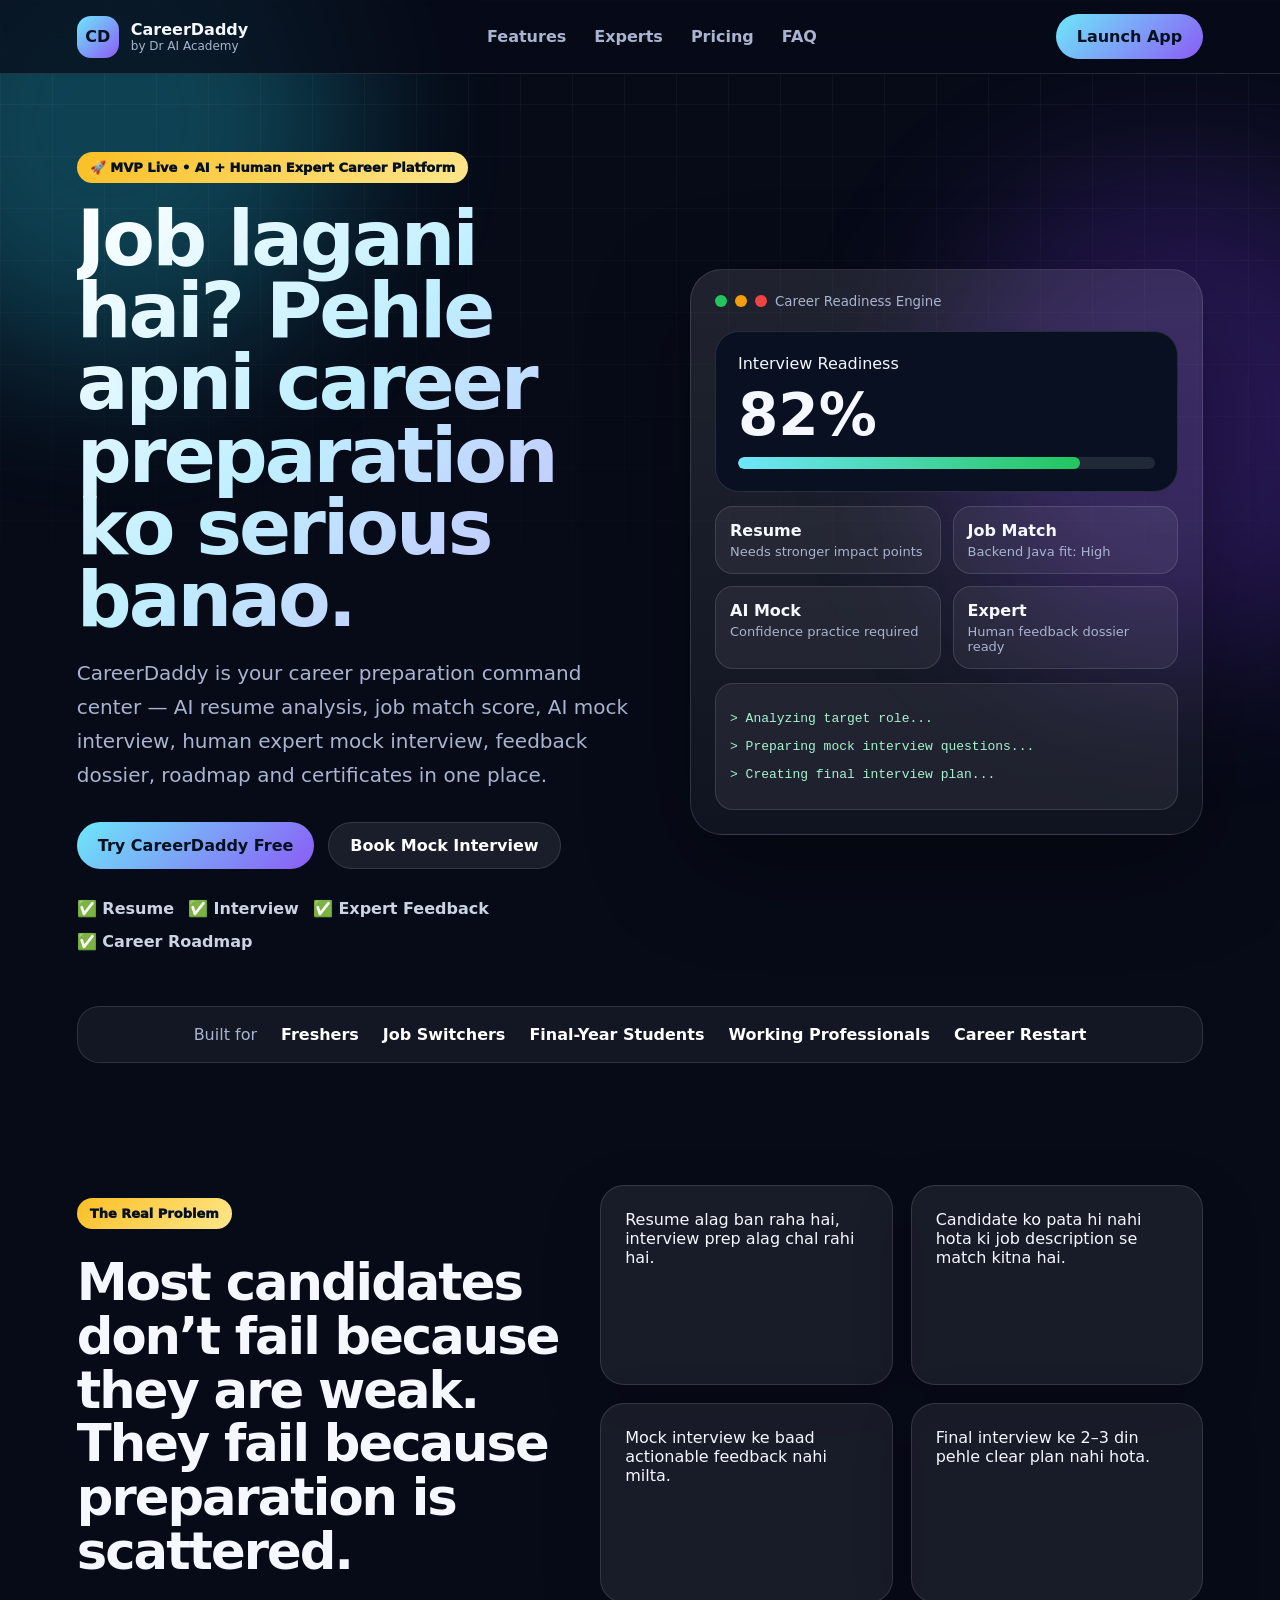
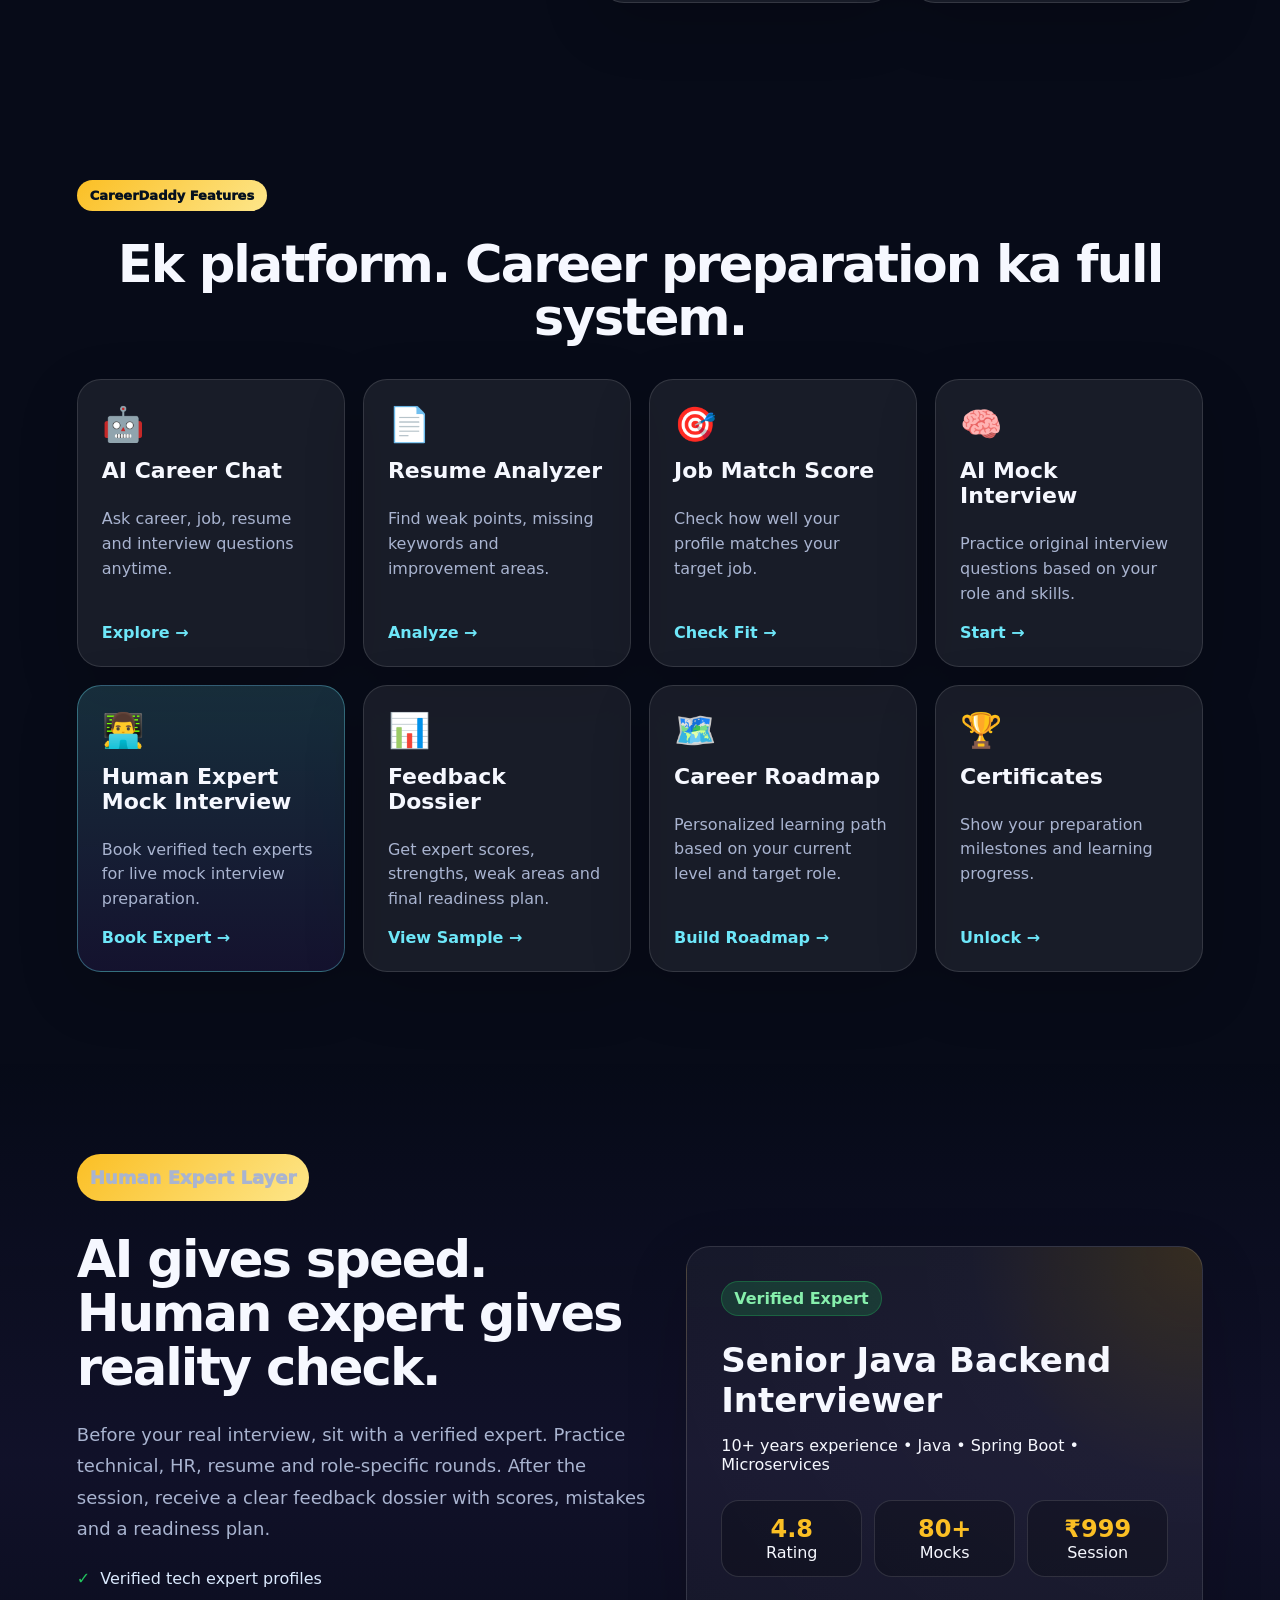
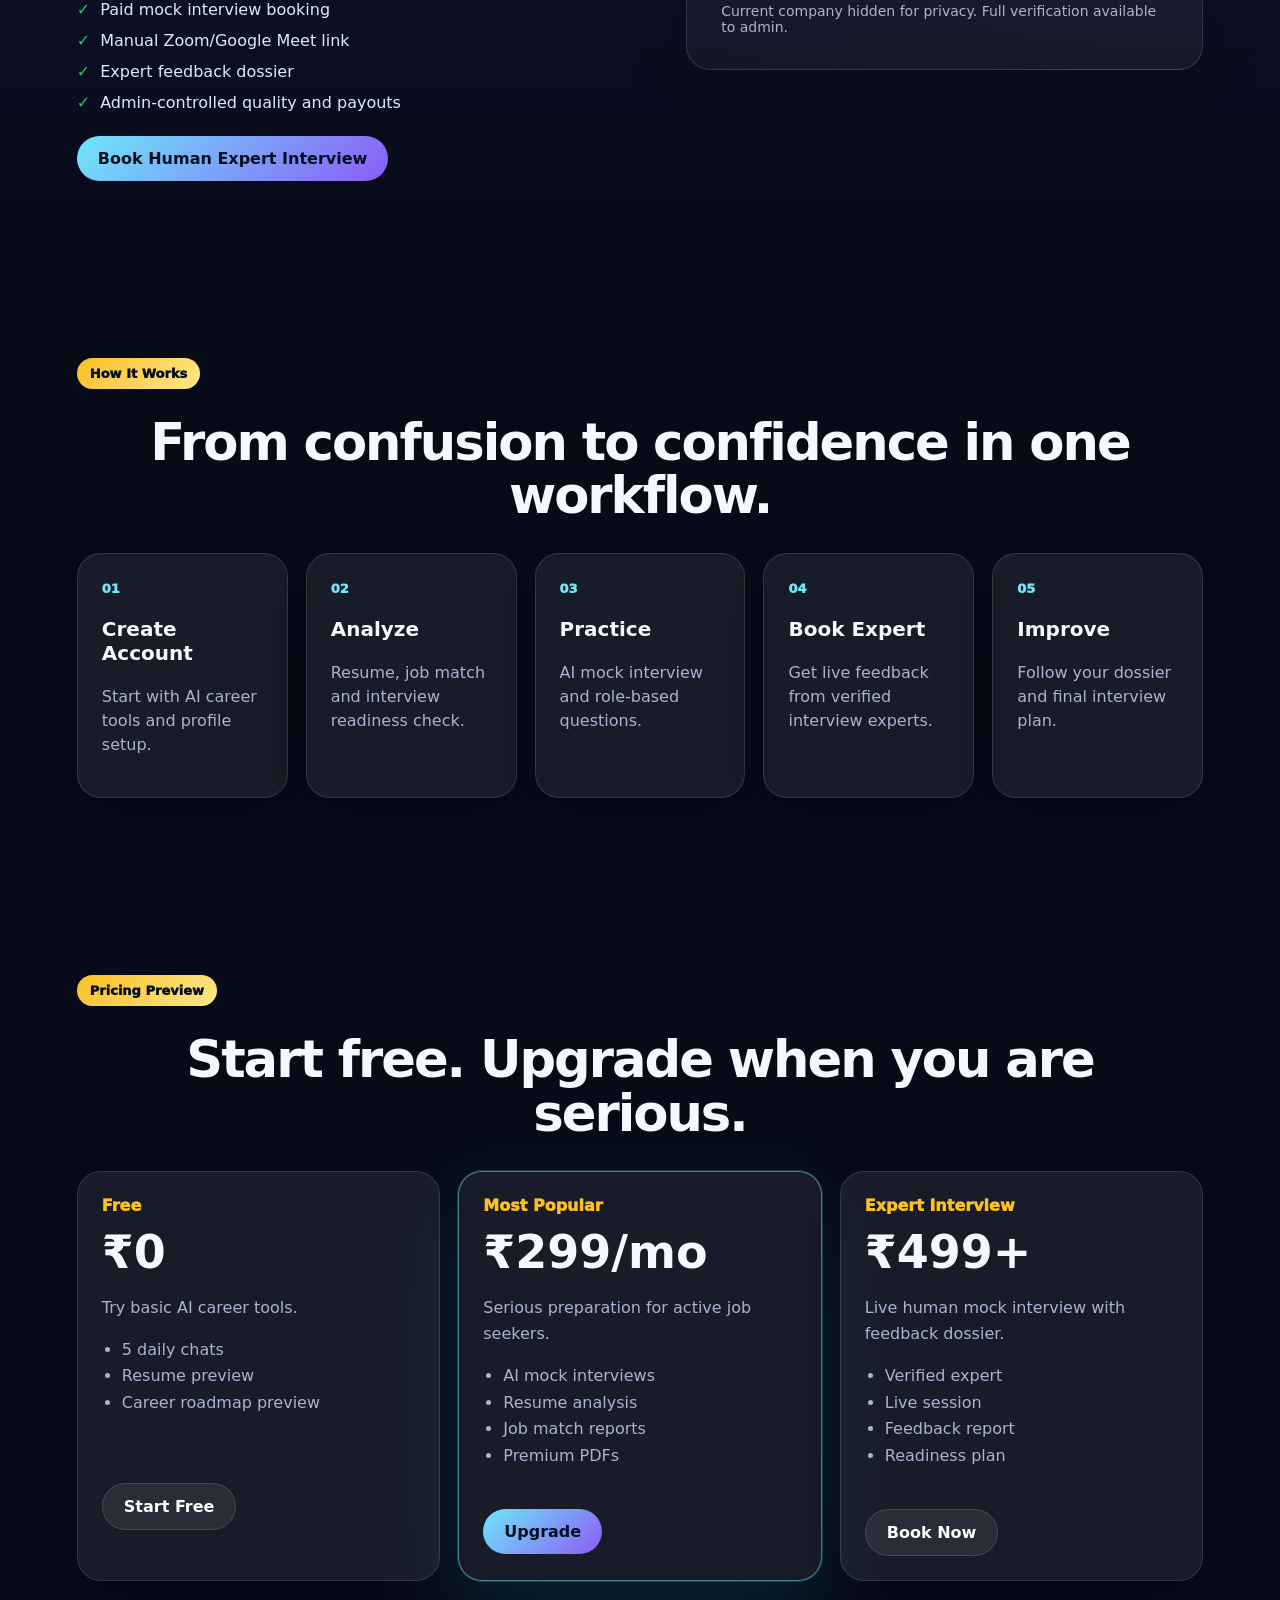
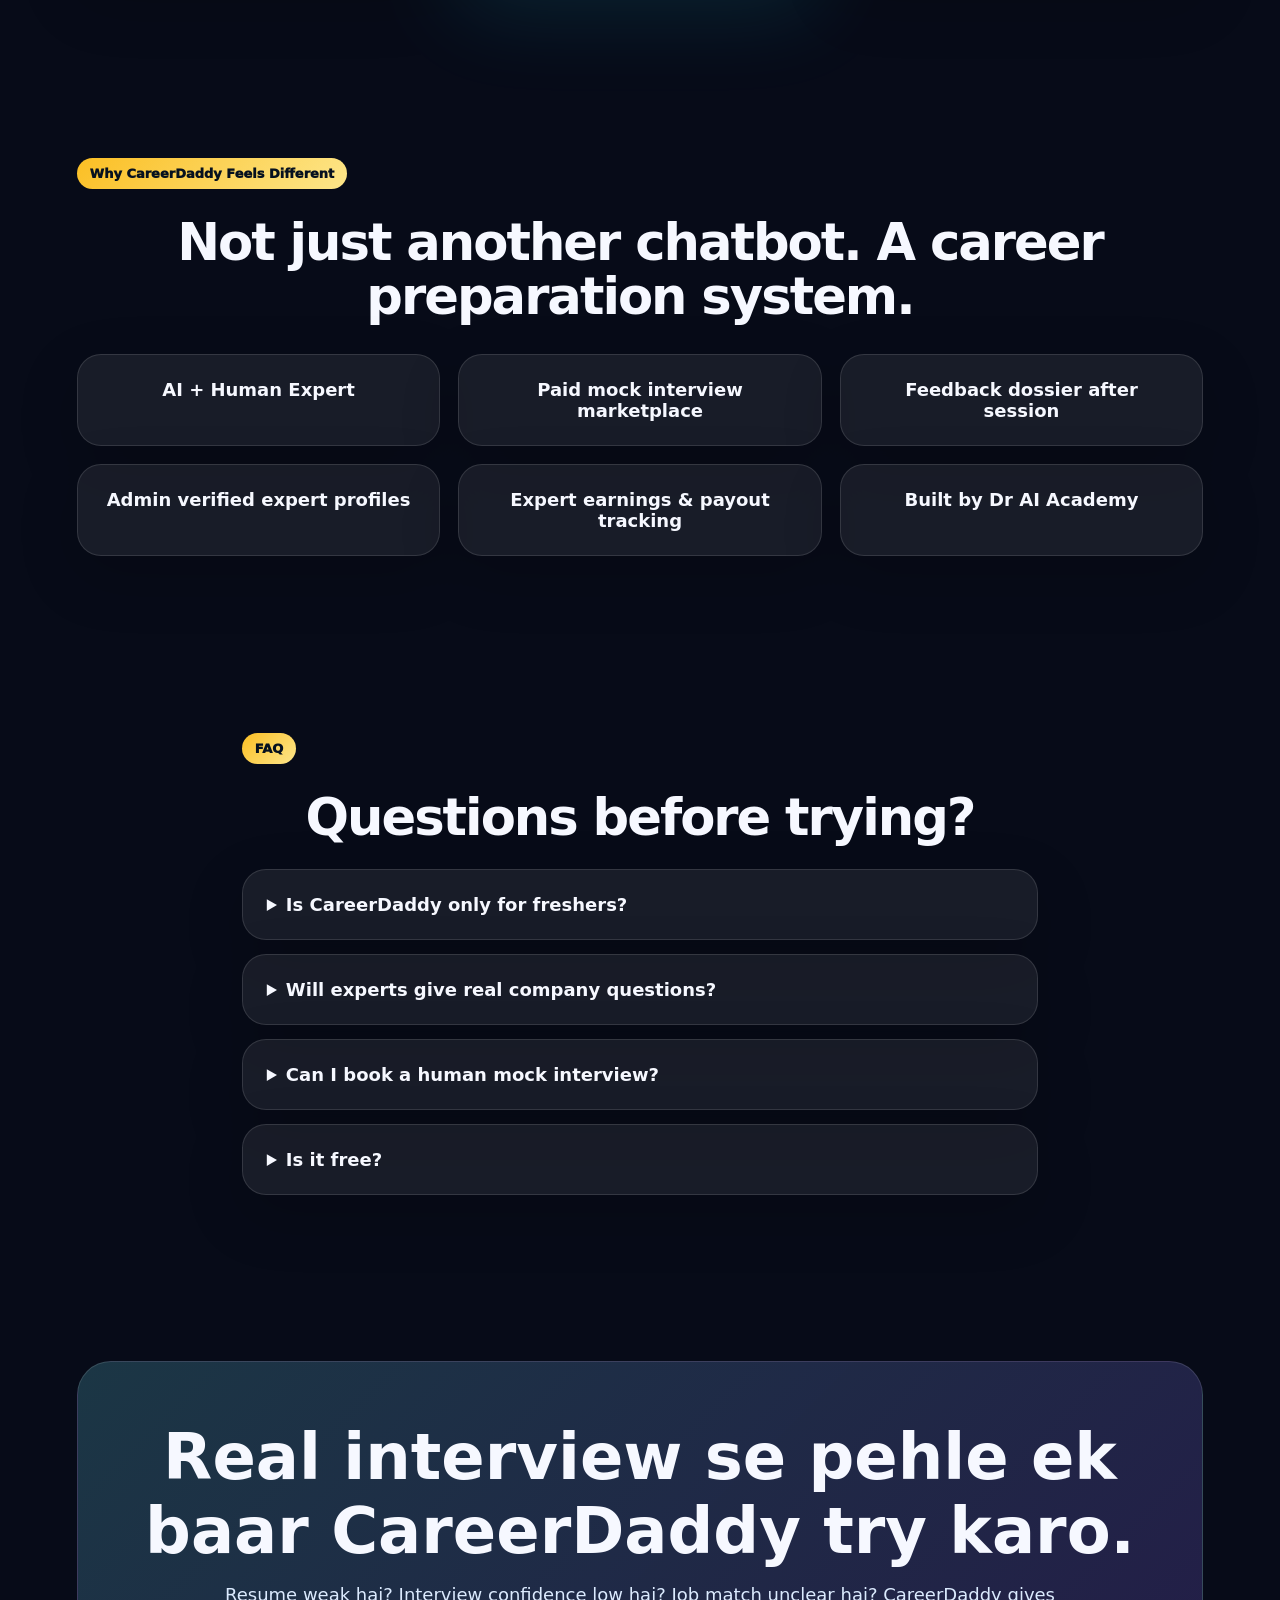
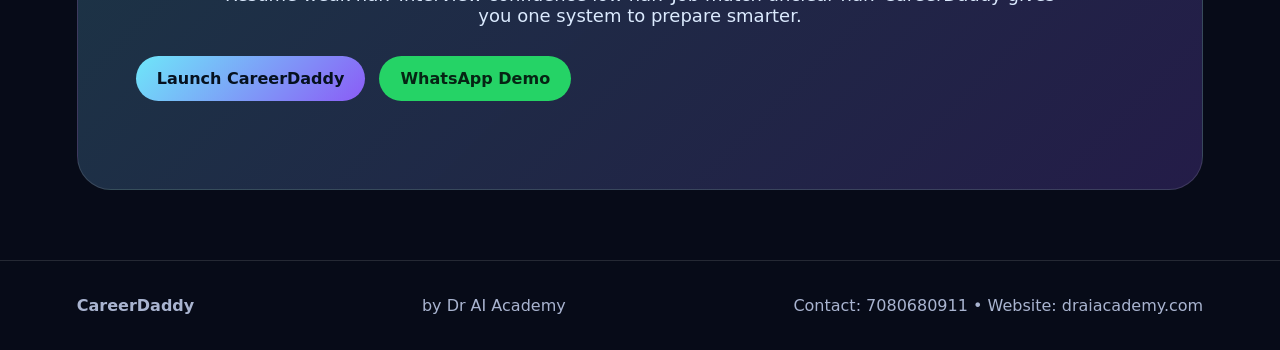
==== careerdaddy/index.html @ 8dbac581 "Add files via upload" ====
<!DOCTYPE html>
<html lang="en">
<head>
  <meta charset="UTF-8" />
  <meta name="viewport" content="width=device-width, initial-scale=1.0" />
  <title>CareerDaddy — AI + Human Expert Career Preparation Platform</title>
  <meta name="description" content="CareerDaddy helps job seekers prepare with AI resume analysis, job matching, AI mock interviews, human expert mock interviews, feedback dossier, career roadmap and certificates." />
  <meta property="og:title" content="CareerDaddy — Your Career Preparation Command Center" />
  <meta property="og:description" content="AI tools + human experts to help you prepare better before your next job interview." />
  <meta property="og:type" content="website" />
  <meta name="theme-color" content="#0B1020" />
  <link rel="stylesheet" href="style.css" />
</head>
<body>
  <div class="bg-orb orb-1"></div>
  <div class="bg-orb orb-2"></div>
  <div class="bg-grid"></div>

  <header class="nav">
    <a href="#" class="brand">
      <span class="brand-mark">CD</span>
      <span><strong>CareerDaddy</strong><small>by Dr AI Academy</small></span>
    </a>
    <nav class="nav-links">
      <a href="#features">Features</a>
      <a href="#expert">Experts</a>
      <a href="#pricing">Pricing</a>
      <a href="#faq">FAQ</a>
    </nav>
    <a class="nav-cta" target="_blank" href="https://careerdaddy.draiacademy.com">Launch App</a>
  </header>

  <main>
    <section class="hero">
      <div class="hero-copy">
        <div class="pill">🚀 MVP Live • AI + Human Expert Career Platform</div>
        <h1>Job lagani hai? Pehle apni career preparation ko serious banao.</h1>
        <p class="hero-sub">
          CareerDaddy is your career preparation command center — AI resume analysis, job match score,
          AI mock interview, human expert mock interview, feedback dossier, roadmap and certificates in one place.
        </p>
        <div class="hero-actions">
          <a class="btn primary" target="_blank" href="https://careerdaddy.draiacademy.com">Try CareerDaddy Free</a>
          <a class="btn secondary" target="_blank" href="https://careerdaddy.draiacademy.com/mock-interview">Book Mock Interview</a>
        </div>
        <div class="trust-row">
          <span>✅ Resume</span><span>✅ Interview</span><span>✅ Expert Feedback</span><span>✅ Career Roadmap</span>
        </div>
      </div>

      <div class="hero-panel">
        <div class="panel-top">
          <span class="dot green"></span><span class="dot yellow"></span><span class="dot red"></span>
          <small>Career Readiness Engine</small>
        </div>
        <div class="score-card">
          <span>Interview Readiness</span>
          <strong>82%</strong>
          <div class="bar"><i style="width:82%"></i></div>
        </div>
        <div class="mini-grid">
          <div><b>Resume</b><span>Needs stronger impact points</span></div>
          <div><b>Job Match</b><span>Backend Java fit: High</span></div>
          <div><b>AI Mock</b><span>Confidence practice required</span></div>
          <div><b>Expert</b><span>Human feedback dossier ready</span></div>
        </div>
        <div class="terminal">
          <p>&gt; Analyzing target role...</p>
          <p>&gt; Preparing mock interview questions...</p>
          <p>&gt; Creating final interview plan...</p>
        </div>
      </div>
    </section>

    <section class="logos">
      <span>Built for</span>
      <b>Freshers</b><b>Job Switchers</b><b>Final-Year Students</b><b>Working Professionals</b><b>Career Restart</b>
    </section>

    <section class="section problem">
      <div>
        <p class="eyebrow">The Real Problem</p>
        <h2>Most candidates don’t fail because they are weak. They fail because preparation is scattered.</h2>
      </div>
      <div class="problem-cards">
        <article>Resume alag ban raha hai, interview prep alag chal rahi hai.</article>
        <article>Candidate ko pata hi nahi hota ki job description se match kitna hai.</article>
        <article>Mock interview ke baad actionable feedback nahi milta.</article>
        <article>Final interview ke 2–3 din pehle clear plan nahi hota.</article>
      </div>
    </section>

    <section id="features" class="section">
      <p class="eyebrow center">CareerDaddy Features</p>
      <h2 class="center">Ek platform. Career preparation ka full system.</h2>
      <div class="features">
        <a class="feature" target="_blank" href="https://careerdaddy.draiacademy.com"><span>🤖</span><h3>AI Career Chat</h3><p>Ask career, job, resume and interview questions anytime.</p><b>Explore →</b></a>
        <a class="feature" target="_blank" href="https://careerdaddy.draiacademy.com"><span>📄</span><h3>Resume Analyzer</h3><p>Find weak points, missing keywords and improvement areas.</p><b>Analyze →</b></a>
        <a class="feature" target="_blank" href="https://careerdaddy.draiacademy.com"><span>🎯</span><h3>Job Match Score</h3><p>Check how well your profile matches your target job.</p><b>Check Fit →</b></a>
        <a class="feature" target="_blank" href="https://careerdaddy.draiacademy.com"><span>🧠</span><h3>AI Mock Interview</h3><p>Practice original interview questions based on your role and skills.</p><b>Start →</b></a>
        <a class="feature hot" target="_blank" href="https://careerdaddy.draiacademy.com/mock-interview"><span>👨‍💻</span><h3>Human Expert Mock Interview</h3><p>Book verified tech experts for live mock interview preparation.</p><b>Book Expert →</b></a>
        <a class="feature" target="_blank" href="https://careerdaddy.draiacademy.com"><span>📊</span><h3>Feedback Dossier</h3><p>Get expert scores, strengths, weak areas and final readiness plan.</p><b>View Sample →</b></a>
        <a class="feature" target="_blank" href="https://careerdaddy.draiacademy.com"><span>🗺️</span><h3>Career Roadmap</h3><p>Personalized learning path based on your current level and target role.</p><b>Build Roadmap →</b></a>
        <a class="feature" target="_blank" href="https://careerdaddy.draiacademy.com"><span>🏆</span><h3>Certificates</h3><p>Show your preparation milestones and learning progress.</p><b>Unlock →</b></a>
      </div>
    </section>

    <section id="expert" class="section expert-section">
      <div class="expert-copy">
        <p class="eyebrow">Human Expert Layer</p>
        <h2>AI gives speed. Human expert gives reality check.</h2>
        <p>
          Before your real interview, sit with a verified expert. Practice technical, HR, resume and role-specific rounds.
          After the session, receive a clear feedback dossier with scores, mistakes and a readiness plan.
        </p>
        <ul class="checklist">
          <li>Verified tech expert profiles</li>
          <li>Paid mock interview booking</li>
          <li>Manual Zoom/Google Meet link</li>
          <li>Expert feedback dossier</li>
          <li>Admin-controlled quality and payouts</li>
        </ul>
        <a class="btn primary" target="_blank" href="https://careerdaddy.draiacademy.com/mock-interview">Book Human Expert Interview</a>
      </div>
      <div class="expert-card">
        <div class="expert-badge">Verified Expert</div>
        <h3>Senior Java Backend Interviewer</h3>
        <p>10+ years experience • Java • Spring Boot • Microservices</p>
        <div class="metrics">
          <span><b>4.8</b> Rating</span>
          <span><b>80+</b> Mocks</span>
          <span><b>₹999</b> Session</span>
        </div>
        <div class="privacy-note">Current company hidden for privacy. Full verification available to admin.</div>
      </div>
    </section>

    <section class="section flow">
      <p class="eyebrow center">How It Works</p>
      <h2 class="center">From confusion to confidence in one workflow.</h2>
      <div class="steps">
        <div><span>01</span><h3>Create Account</h3><p>Start with AI career tools and profile setup.</p></div>
        <div><span>02</span><h3>Analyze</h3><p>Resume, job match and interview readiness check.</p></div>
        <div><span>03</span><h3>Practice</h3><p>AI mock interview and role-based questions.</p></div>
        <div><span>04</span><h3>Book Expert</h3><p>Get live feedback from verified interview experts.</p></div>
        <div><span>05</span><h3>Improve</h3><p>Follow your dossier and final interview plan.</p></div>
      </div>
    </section>

    <section id="pricing" class="section">
      <p class="eyebrow center">Pricing Preview</p>
      <h2 class="center">Start free. Upgrade when you are serious.</h2>
      <div class="pricing">
        <div class="plan">
          <span>Free</span><h3>₹0</h3><p>Try basic AI career tools.</p>
          <ul><li>5 daily chats</li><li>Resume preview</li><li>Career roadmap preview</li></ul>
          <a target="_blank" href="https://careerdaddy.draiacademy.com" class="btn secondary">Start Free</a>
        </div>
        <div class="plan popular">
          <span>Most Popular</span><h3>₹299/mo</h3><p>Serious preparation for active job seekers.</p>
          <ul><li>AI mock interviews</li><li>Resume analysis</li><li>Job match reports</li><li>Premium PDFs</li></ul>
          <a target="_blank" href="https://careerdaddy.draiacademy.com/pricing" class="btn primary">Upgrade</a>
        </div>
        <div class="plan">
          <span>Expert Interview</span><h3>₹499+</h3><p>Live human mock interview with feedback dossier.</p>
          <ul><li>Verified expert</li><li>Live session</li><li>Feedback report</li><li>Readiness plan</li></ul>
          <a target="_blank" href="https://careerdaddy.draiacademy.com/mock-interview" class="btn secondary">Book Now</a>
        </div>
      </div>
    </section>

    <section class="section proof">
      <p class="eyebrow center">Why CareerDaddy Feels Different</p>
      <h2 class="center">Not just another chatbot. A career preparation system.</h2>
      <div class="proof-grid">
        <div>AI + Human Expert</div>
        <div>Paid mock interview marketplace</div>
        <div>Feedback dossier after session</div>
        <div>Admin verified expert profiles</div>
        <div>Expert earnings & payout tracking</div>
        <div>Built by Dr AI Academy</div>
      </div>
    </section>

    <section id="faq" class="section faq">
      <p class="eyebrow center">FAQ</p>
      <h2 class="center">Questions before trying?</h2>
      <details><summary>Is CareerDaddy only for freshers?</summary><p>No. It is useful for freshers, job switchers, final-year students and working professionals.</p></details>
      <details><summary>Will experts give real company questions?</summary><p>No. CareerDaddy is for ethical interview preparation. Experts provide general role-based practice and feedback, not confidential employer data.</p></details>
      <details><summary>Can I book a human mock interview?</summary><p>Yes. You can choose an expert, book a session, pay online and get a feedback dossier after the interview.</p></details>
      <details><summary>Is it free?</summary><p>Basic tools are free. Advanced reports, expert interviews and premium features are paid.</p></details>
    </section>

    <section class="final-cta">
      <h2>Real interview se pehle ek baar CareerDaddy try karo.</h2>
      <p>Resume weak hai? Interview confidence low hai? Job match unclear hai? CareerDaddy gives you one system to prepare smarter.</p>
      <div class="hero-actions">
        <a class="btn primary" target="_blank" href="https://careerdaddy.draiacademy.com">Launch CareerDaddy</a>
        <a class="btn whatsapp" target="_blank" href="https://wa.me/917080680911?text=I%20want%20to%20try%20CareerDaddy%20for%20career%20and%20interview%20preparation">WhatsApp Demo</a>
      </div>
    </section>
  </main>

  <footer>
    <strong>CareerDaddy</strong> by Dr AI Academy
    <span>Contact: 7080680911 • Website: draiacademy.com</span>
  </footer>

  <script src="script.js"></script>
</body>
</html>
---- careerdaddy/style.css ----
:root{--bg:#070b18;--panel:#0d1428;--text:#f6f8ff;--muted:#a9b4d0;--brand:#6ee7f9;--brand2:#8b5cf6;--gold:#fbbf24;--green:#22c55e;--border:rgba(255,255,255,.12)}
*{box-sizing:border-box}html{scroll-behavior:smooth}body{margin:0;font-family:Inter,ui-sans-serif,system-ui,-apple-system,Segoe UI,Roboto,Arial;background:var(--bg);color:var(--text);overflow-x:hidden}a{text-decoration:none;color:inherit}
.bg-grid{position:fixed;inset:0;background-image:linear-gradient(rgba(255,255,255,.04) 1px,transparent 1px),linear-gradient(90deg,rgba(255,255,255,.04) 1px,transparent 1px);background-size:52px 52px;mask-image:linear-gradient(to bottom,#000,transparent 80%);pointer-events:none}.bg-orb{position:fixed;width:480px;height:480px;border-radius:999px;filter:blur(80px);opacity:.28;pointer-events:none}.orb-1{background:#22d3ee;top:-120px;left:-130px}.orb-2{background:#7c3aed;right:-140px;top:180px}
.nav{position:sticky;top:0;z-index:10;backdrop-filter:blur(18px);background:rgba(7,11,24,.72);border-bottom:1px solid var(--border);display:flex;align-items:center;justify-content:space-between;padding:14px 6vw}.brand{display:flex;gap:12px;align-items:center}.brand-mark{width:42px;height:42px;border-radius:14px;background:linear-gradient(135deg,var(--brand),var(--brand2));display:grid;place-items:center;font-weight:900;color:#06111f}.brand small{display:block;color:var(--muted);font-size:12px}.nav-links{display:flex;gap:28px;color:var(--muted);font-weight:700}.nav-cta,.btn{display:inline-flex;align-items:center;justify-content:center;border-radius:999px;padding:13px 21px;font-weight:900;border:1px solid var(--border);transition:.2s}.nav-cta,.primary{background:linear-gradient(135deg,var(--brand),var(--brand2));color:#06111f;border:0}.secondary{background:rgba(255,255,255,.08);color:#fff}.whatsapp{background:#25D366;color:#062414;border:0}.btn:hover,.feature:hover,.plan:hover{transform:translateY(-3px)}
.hero{min-height:86vh;display:grid;grid-template-columns:1.05fr .95fr;gap:46px;align-items:center;padding:78px 6vw 55px;position:relative}.pill,.eyebrow{display:inline-flex;color:#06111f;background:linear-gradient(135deg,var(--gold),#fde68a);font-weight:950;border-radius:999px;padding:8px 13px;font-size:13px}.hero h1{font-size:clamp(42px,6vw,84px);line-height:.94;margin:20px 0;background:linear-gradient(135deg,#fff,#bfefff 45%,#c4b5fd);-webkit-background-clip:text;color:transparent;letter-spacing:-3px}.hero-sub{font-size:20px;line-height:1.7;color:var(--muted);max-width:760px}.hero-actions{display:flex;gap:14px;flex-wrap:wrap;margin:30px 0}.trust-row{display:flex;gap:14px;flex-wrap:wrap;color:#cbd5e1;font-weight:800}
.hero-panel{background:linear-gradient(180deg,rgba(255,255,255,.1),rgba(255,255,255,.04));border:1px solid var(--border);border-radius:32px;padding:24px;box-shadow:0 30px 100px rgba(0,0,0,.4)}.panel-top{display:flex;gap:8px;align-items:center;color:var(--muted);margin-bottom:22px}.dot{width:12px;height:12px;border-radius:50%}.green{background:#22c55e}.yellow{background:#f59e0b}.red{background:#ef4444}.score-card{background:#081022;border:1px solid var(--border);border-radius:24px;padding:22px}.score-card strong{display:block;font-size:58px;margin:8px 0}.bar{height:12px;background:#1f2937;border-radius:999px;overflow:hidden}.bar i{display:block;height:100%;background:linear-gradient(90deg,var(--brand),var(--green));border-radius:999px}.mini-grid{display:grid;grid-template-columns:1fr 1fr;gap:12px;margin:14px 0}.mini-grid div,.terminal{background:rgba(255,255,255,.06);border:1px solid var(--border);border-radius:18px;padding:14px}.mini-grid span{display:block;color:var(--muted);font-size:13px;margin-top:4px}.terminal{font-family:ui-monospace,Menlo,monospace;color:#a7f3d0;font-size:13px}
.logos{margin:0 6vw 40px;padding:18px;border:1px solid var(--border);border-radius:22px;display:flex;gap:24px;justify-content:center;flex-wrap:wrap;background:rgba(255,255,255,.05);color:var(--muted)}.logos b{color:#fff}.section{padding:82px 6vw;position:relative}.center{text-align:center;margin-left:auto;margin-right:auto}.section h2{font-size:clamp(32px,4vw,56px);line-height:1.05;margin:14px 0 24px;letter-spacing:-2px}.problem{display:grid;grid-template-columns:.9fr 1.1fr;gap:30px}.problem-cards,.features,.steps,.pricing,.proof-grid{display:grid;gap:18px}.problem-cards{grid-template-columns:1fr 1fr}.problem-cards article,.feature,.plan,.steps div,.proof-grid div,.expert-card,details{background:rgba(255,255,255,.07);border:1px solid var(--border);border-radius:24px;padding:24px;box-shadow:0 20px 60px rgba(0,0,0,.18)}
.features{grid-template-columns:repeat(4,1fr);margin-top:34px}.feature{min-height:210px;display:flex;flex-direction:column}.feature span{font-size:34px}.feature h3{font-size:22px;margin:14px 0 8px}.feature p{color:var(--muted);line-height:1.55;flex:1}.feature b{color:var(--brand)}.feature.hot{background:linear-gradient(180deg,rgba(110,231,249,.16),rgba(139,92,246,.1));border-color:rgba(110,231,249,.35)}
.expert-section{display:grid;grid-template-columns:1.05fr .95fr;gap:38px;align-items:center;background:linear-gradient(180deg,transparent,rgba(139,92,246,.08),transparent)}.expert-copy p{color:var(--muted);line-height:1.75;font-size:18px}.checklist{list-style:none;padding:0;margin:24px 0}.checklist li{margin:12px 0;color:#dbeafe}.checklist li:before{content:"✓";color:var(--green);font-weight:900;margin-right:10px}.expert-card{padding:34px;background:radial-gradient(circle at top right,rgba(251,191,36,.18),rgba(255,255,255,.06) 35%,rgba(255,255,255,.04))}.expert-badge{display:inline-block;background:rgba(34,197,94,.18);color:#86efac;border:1px solid rgba(34,197,94,.3);padding:7px 12px;border-radius:99px;font-weight:900}.expert-card h3{font-size:34px;margin:24px 0 8px}.metrics{display:grid;grid-template-columns:repeat(3,1fr);gap:12px;margin:26px 0}.metrics span{background:rgba(0,0,0,.22);border:1px solid var(--border);border-radius:18px;padding:14px;text-align:center}.metrics b{display:block;font-size:24px;color:var(--gold)}.privacy-note{color:var(--muted);font-size:14px}
.steps{grid-template-columns:repeat(5,1fr);margin-top:30px}.steps span{font-size:13px;color:var(--brand);font-weight:950}.steps h3{font-size:20px}.steps p{color:var(--muted);line-height:1.5}.pricing{grid-template-columns:repeat(3,1fr);margin-top:30px}.plan h3{font-size:46px;margin:10px 0}.plan span{color:var(--gold);font-weight:950}.plan p,.plan li{color:var(--muted);line-height:1.65}.plan ul{padding-left:20px;min-height:130px}.popular{border-color:rgba(110,231,249,.5);box-shadow:0 0 0 1px rgba(110,231,249,.2),0 30px 90px rgba(34,211,238,.12)}.proof-grid{grid-template-columns:repeat(3,1fr);margin-top:30px}.proof-grid div{font-size:18px;font-weight:900;text-align:center}.faq{max-width:950px;margin:auto}details{margin:14px 0}summary{cursor:pointer;font-weight:900;font-size:18px}details p{color:var(--muted);line-height:1.7}.final-cta{margin:70px 6vw;padding:58px;border-radius:34px;text-align:center;background:linear-gradient(135deg,rgba(110,231,249,.2),rgba(139,92,246,.22));border:1px solid var(--border)}.final-cta h2{font-size:clamp(34px,5vw,64px);margin:0 0 16px}.final-cta p{color:#dbeafe;font-size:18px;max-width:850px;margin:auto}footer{padding:35px 6vw;border-top:1px solid var(--border);display:flex;justify-content:space-between;gap:20px;flex-wrap:wrap;color:var(--muted)}
@media(max-width:1000px){.hero,.problem,.expert-section{grid-template-columns:1fr}.features{grid-template-columns:1fr 1fr}.steps{grid-template-columns:1fr 1fr}.pricing{grid-template-columns:1fr}.nav-links{display:none}}@media(max-width:620px){.hero{padding-top:48px}.features,.problem-cards,.steps,.proof-grid,.mini-grid{grid-template-columns:1fr}.hero h1{letter-spacing:-1px}.nav{padding:12px 18px}.hero,.section{padding-left:20px;padding-right:20px}.final-cta{margin:40px 20px}.metrics{grid-template-columns:1fr}.btn{width:100%}.logos{margin-left:20px;margin-right:20px}}
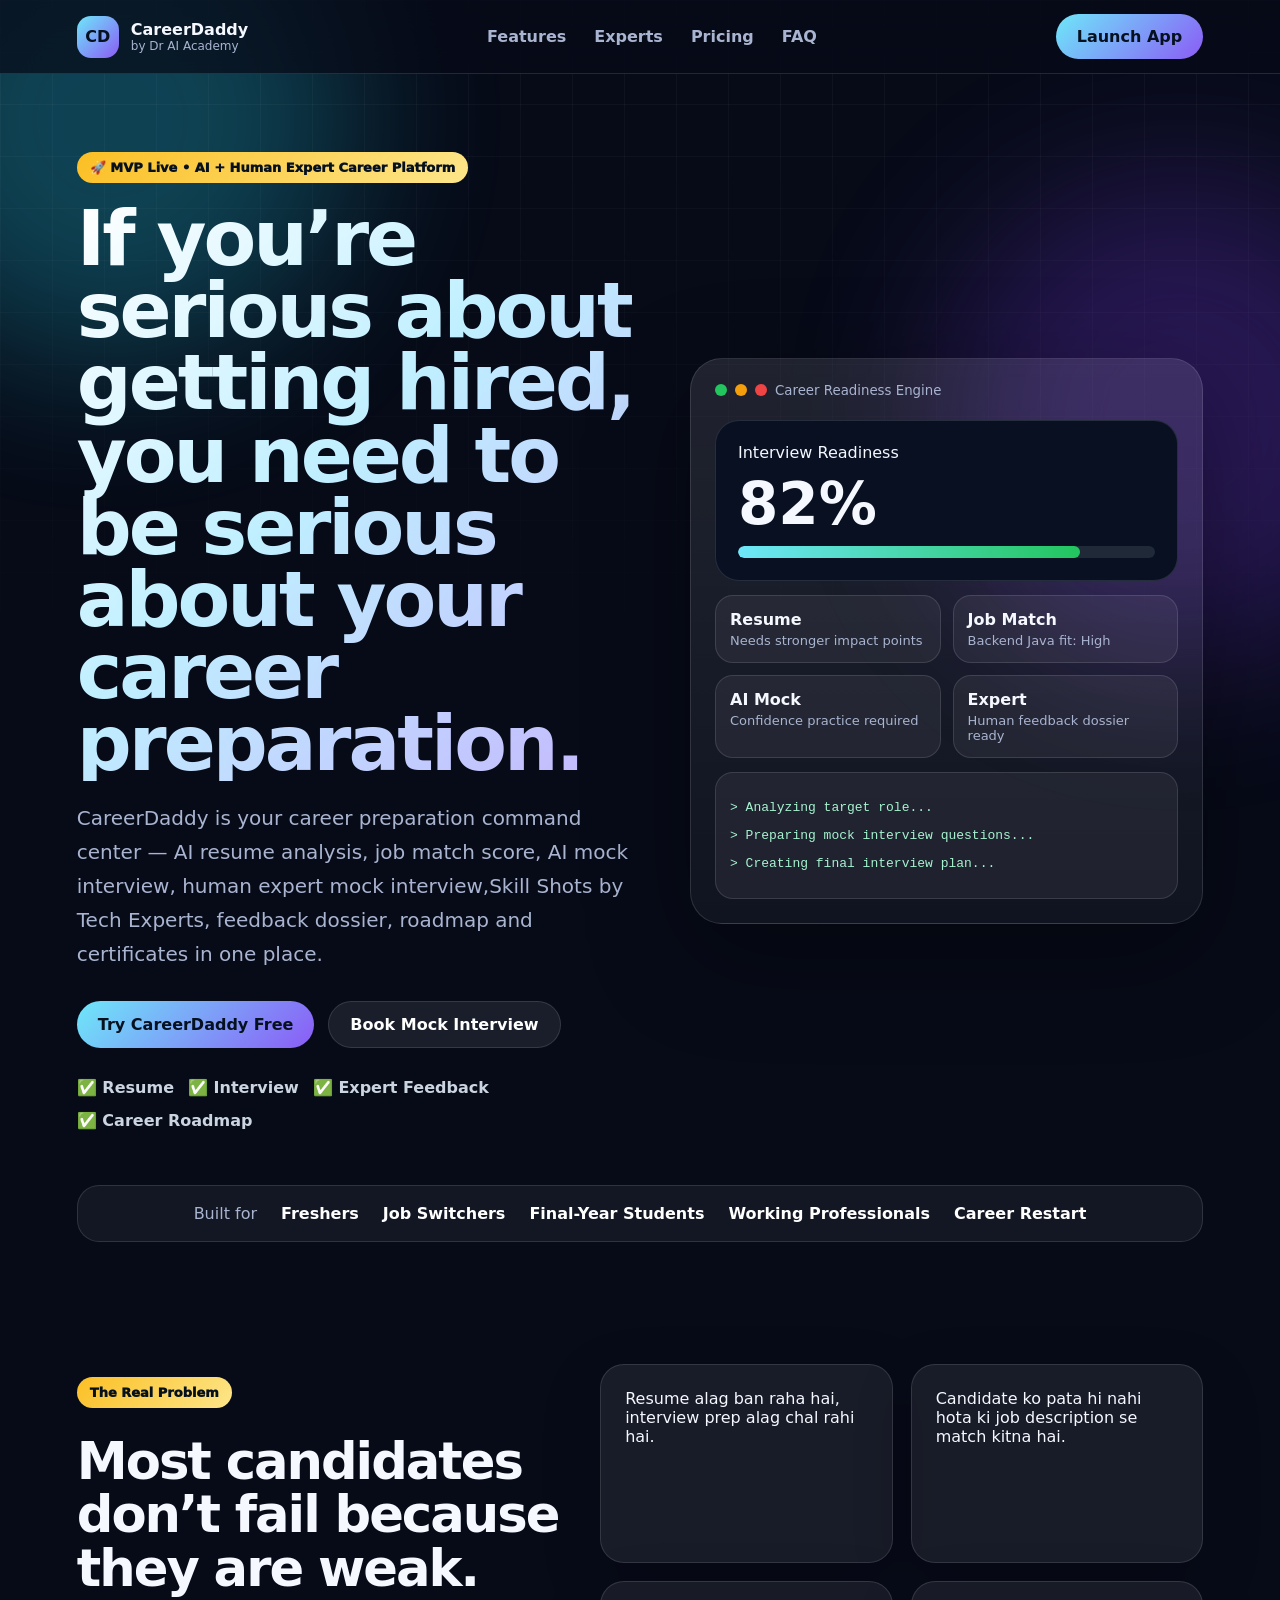
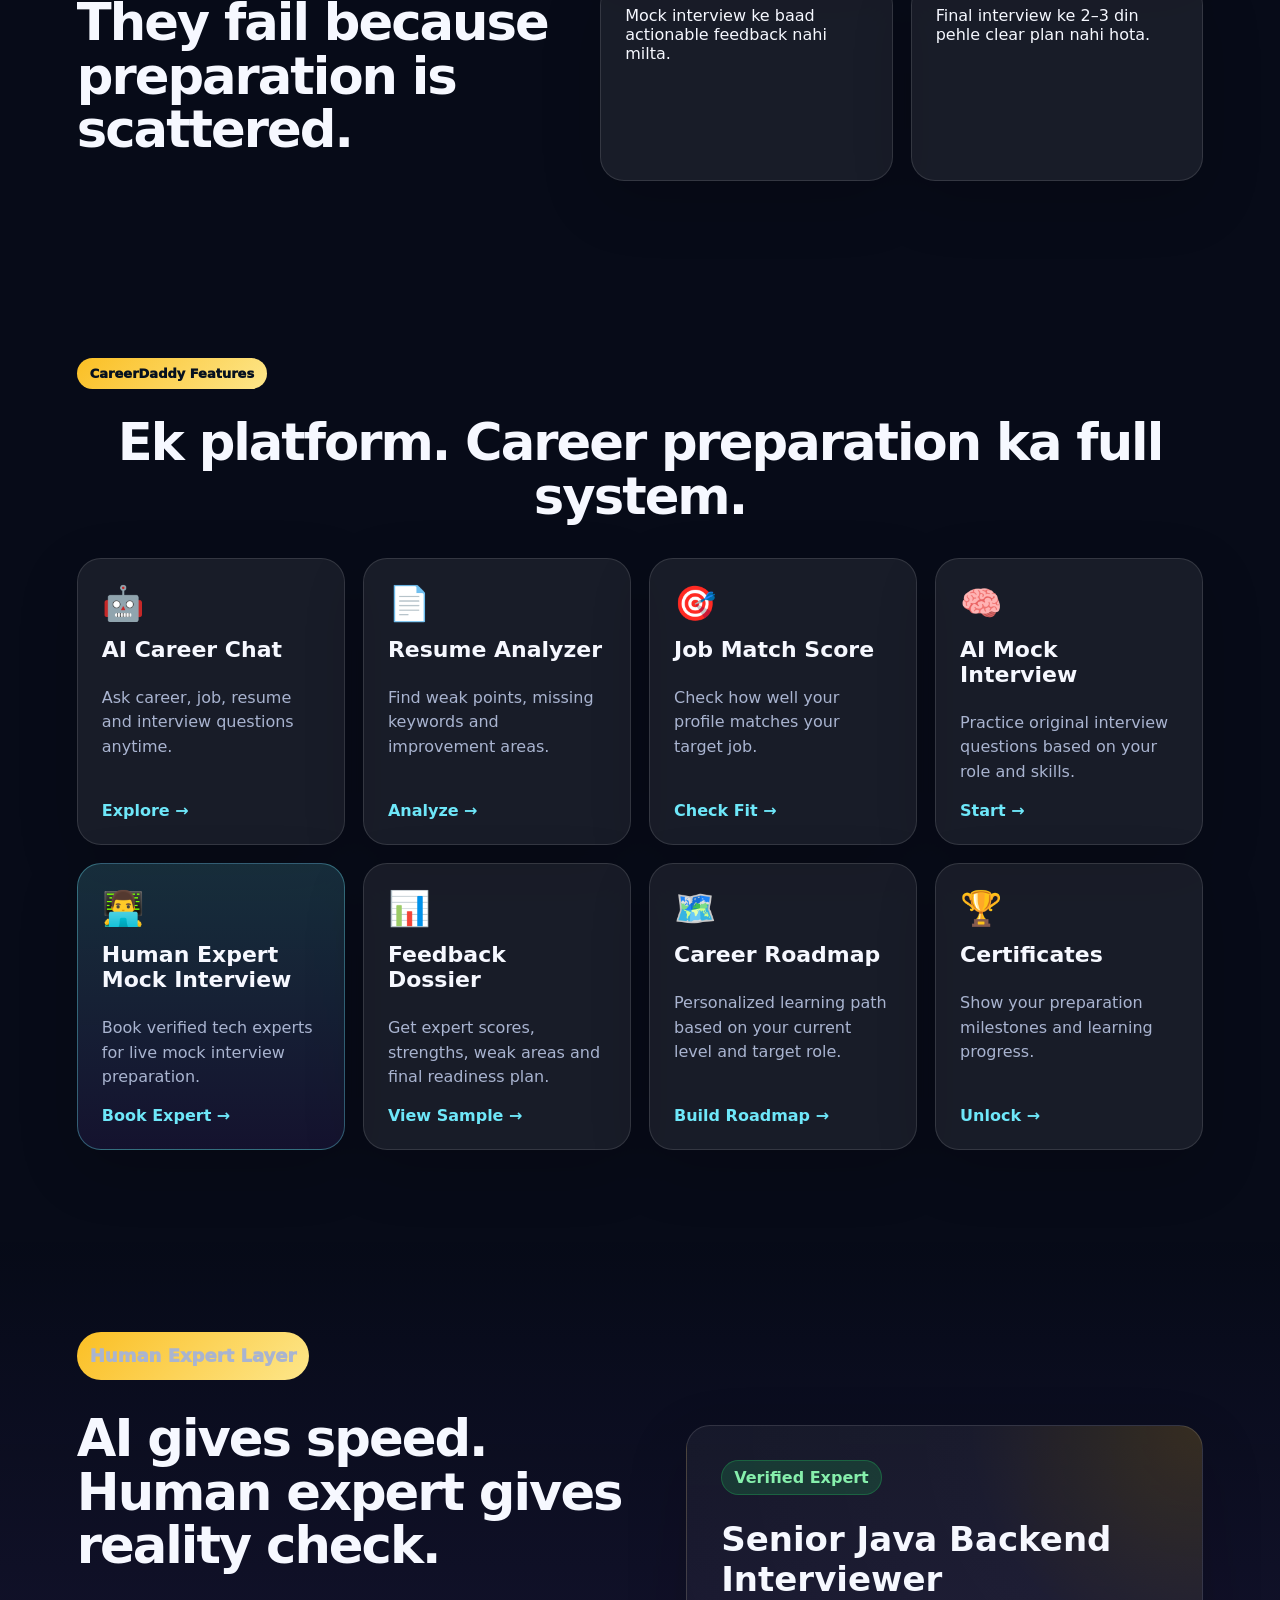
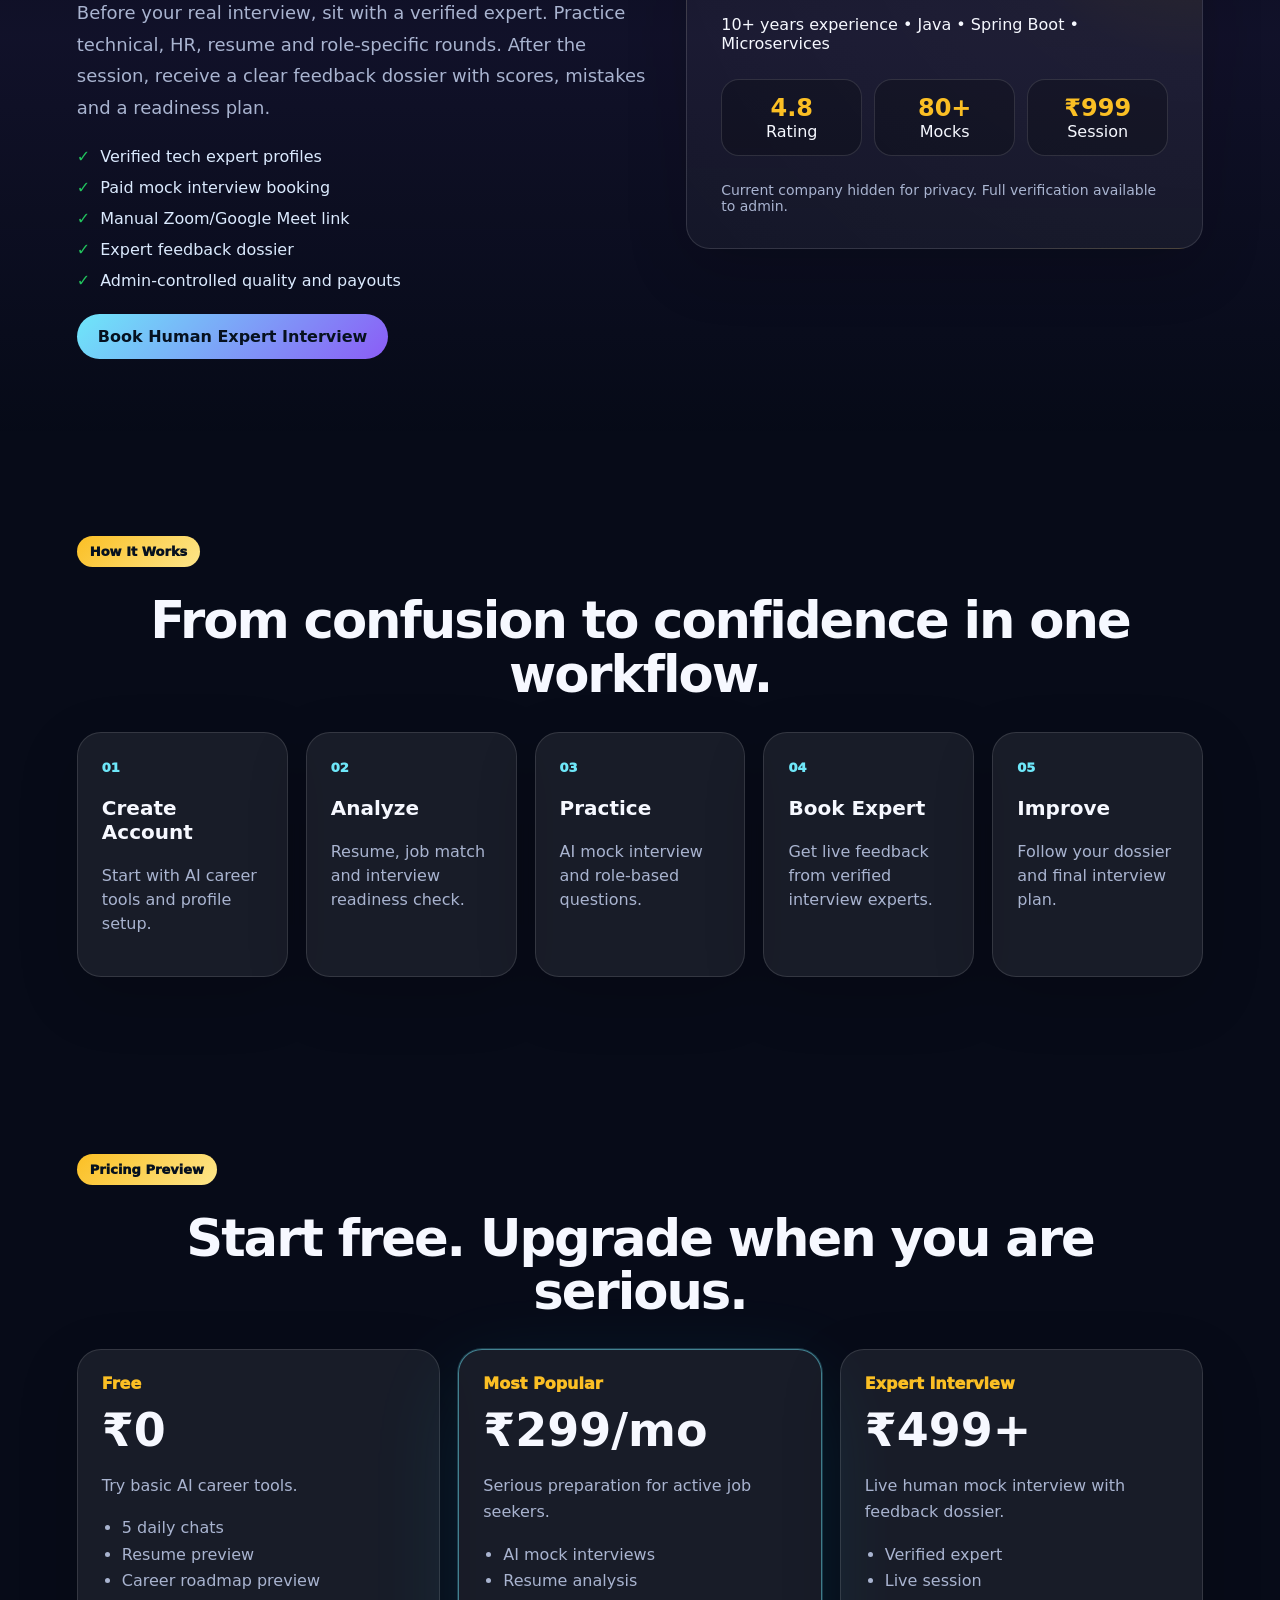
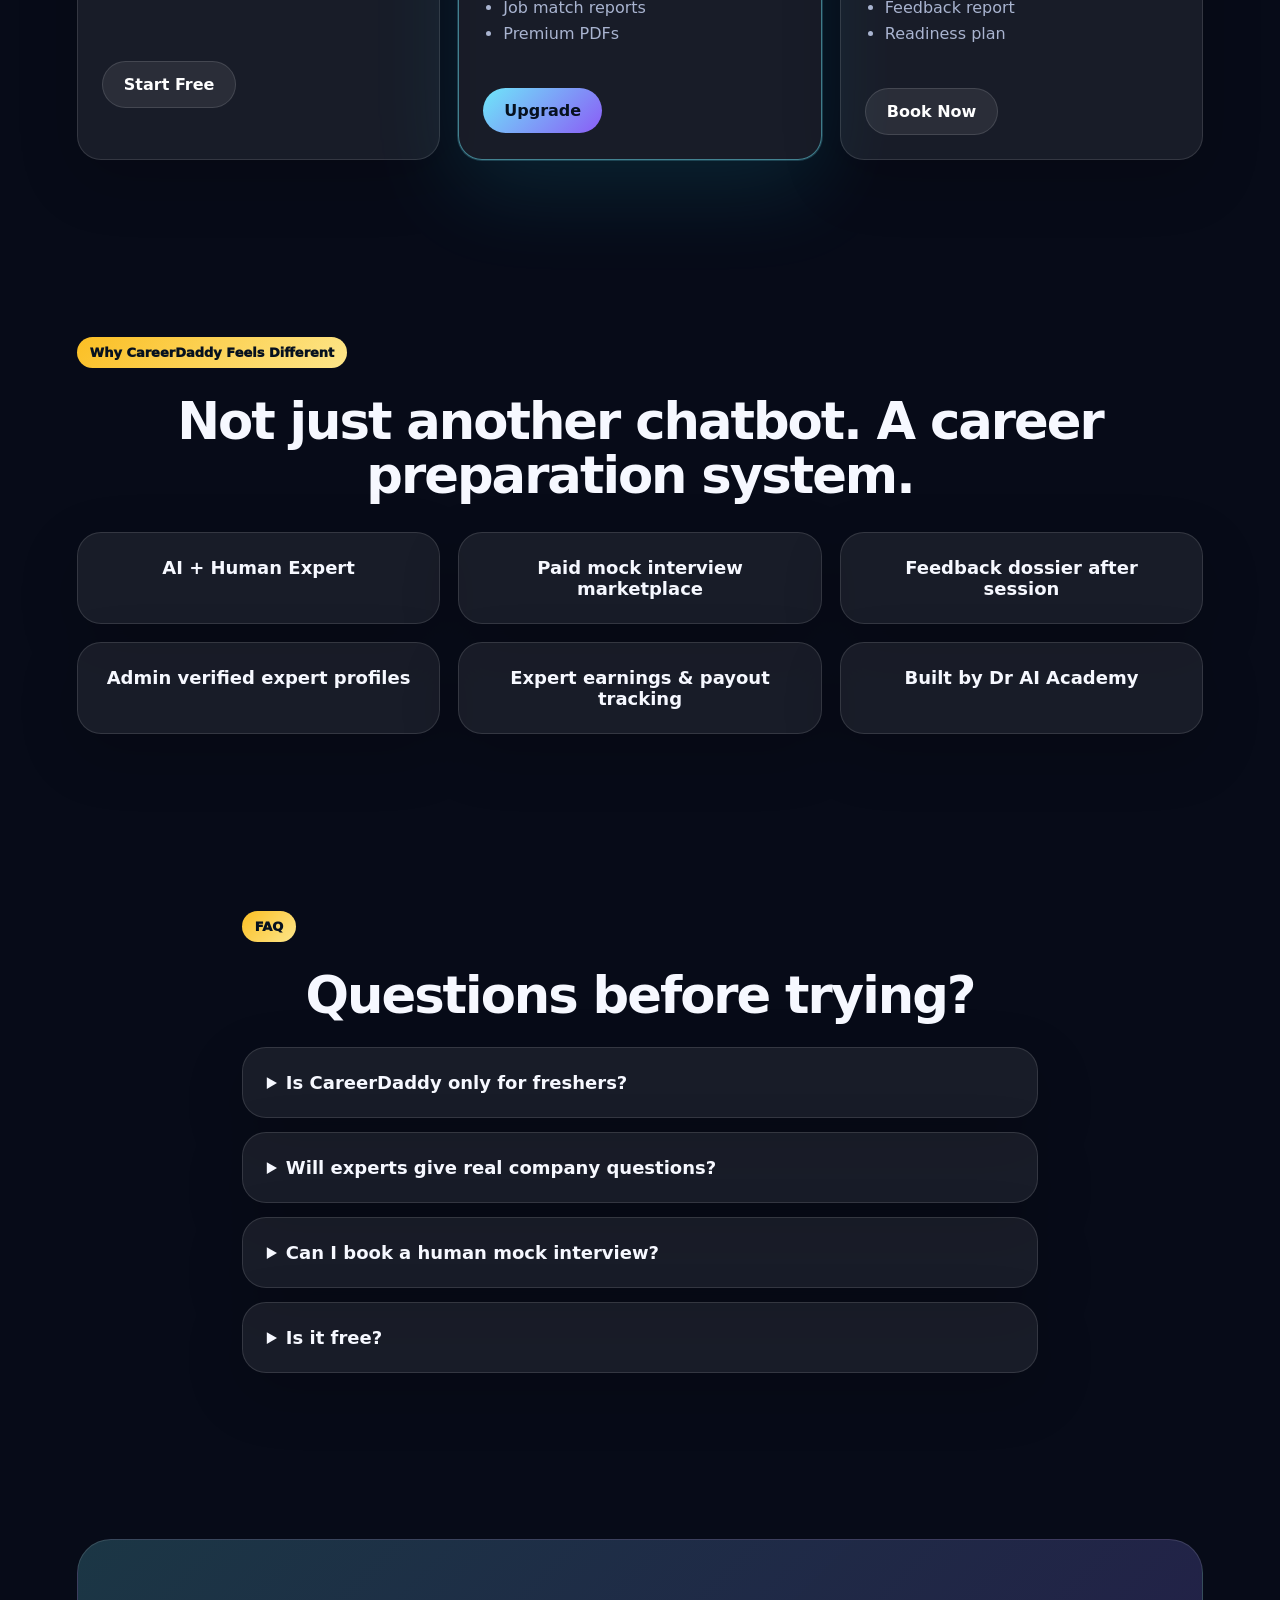
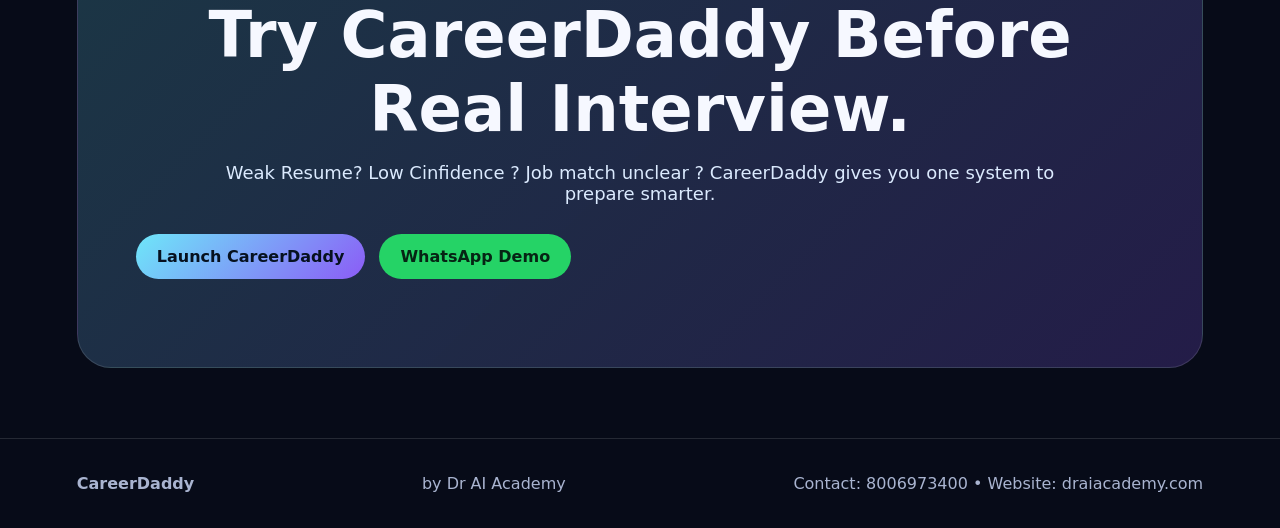
==== commit 7379621d: "Update index.html" ====
--- a/careerdaddy/index.html
+++ b/careerdaddy/index.html
@@ -34,10 +34,10 @@
     <section class="hero">
       <div class="hero-copy">
         <div class="pill">🚀 MVP Live • AI + Human Expert Career Platform</div>
-        <h1>Job lagani hai? Pehle apni career preparation ko serious banao.</h1>
+        <h1> If you’re serious about getting hired, you need to be serious about your career preparation.</h1>
         <p class="hero-sub">
           CareerDaddy is your career preparation command center — AI resume analysis, job match score,
-          AI mock interview, human expert mock interview, feedback dossier, roadmap and certificates in one place.
+          AI mock interview, human expert mock interview,Skill Shots by Tech Experts, feedback dossier, roadmap and certificates in one place.
         </p>
         <div class="hero-actions">
           <a class="btn primary" target="_blank" href="https://careerdaddy.draiacademy.com">Try CareerDaddy Free</a>
@@ -192,8 +192,8 @@
     </section>
 
     <section class="final-cta">
-      <h2>Real interview se pehle ek baar CareerDaddy try karo.</h2>
-      <p>Resume weak hai? Interview confidence low hai? Job match unclear hai? CareerDaddy gives you one system to prepare smarter.</p>
+      <h2>Try CareerDaddy Before Real Interview.</h2>
+      <p>Weak Resume? Low Cinfidence ? Job match unclear ? CareerDaddy gives you one system to prepare smarter.</p>
       <div class="hero-actions">
         <a class="btn primary" target="_blank" href="https://careerdaddy.draiacademy.com">Launch CareerDaddy</a>
         <a class="btn whatsapp" target="_blank" href="https://wa.me/917080680911?text=I%20want%20to%20try%20CareerDaddy%20for%20career%20and%20interview%20preparation">WhatsApp Demo</a>
@@ -203,7 +203,7 @@
 
   <footer>
     <strong>CareerDaddy</strong> by Dr AI Academy
-    <span>Contact: 7080680911 • Website: draiacademy.com</span>
+    <span>Contact: 8006973400 • Website: draiacademy.com</span>
   </footer>
 
   <script src="script.js"></script>
